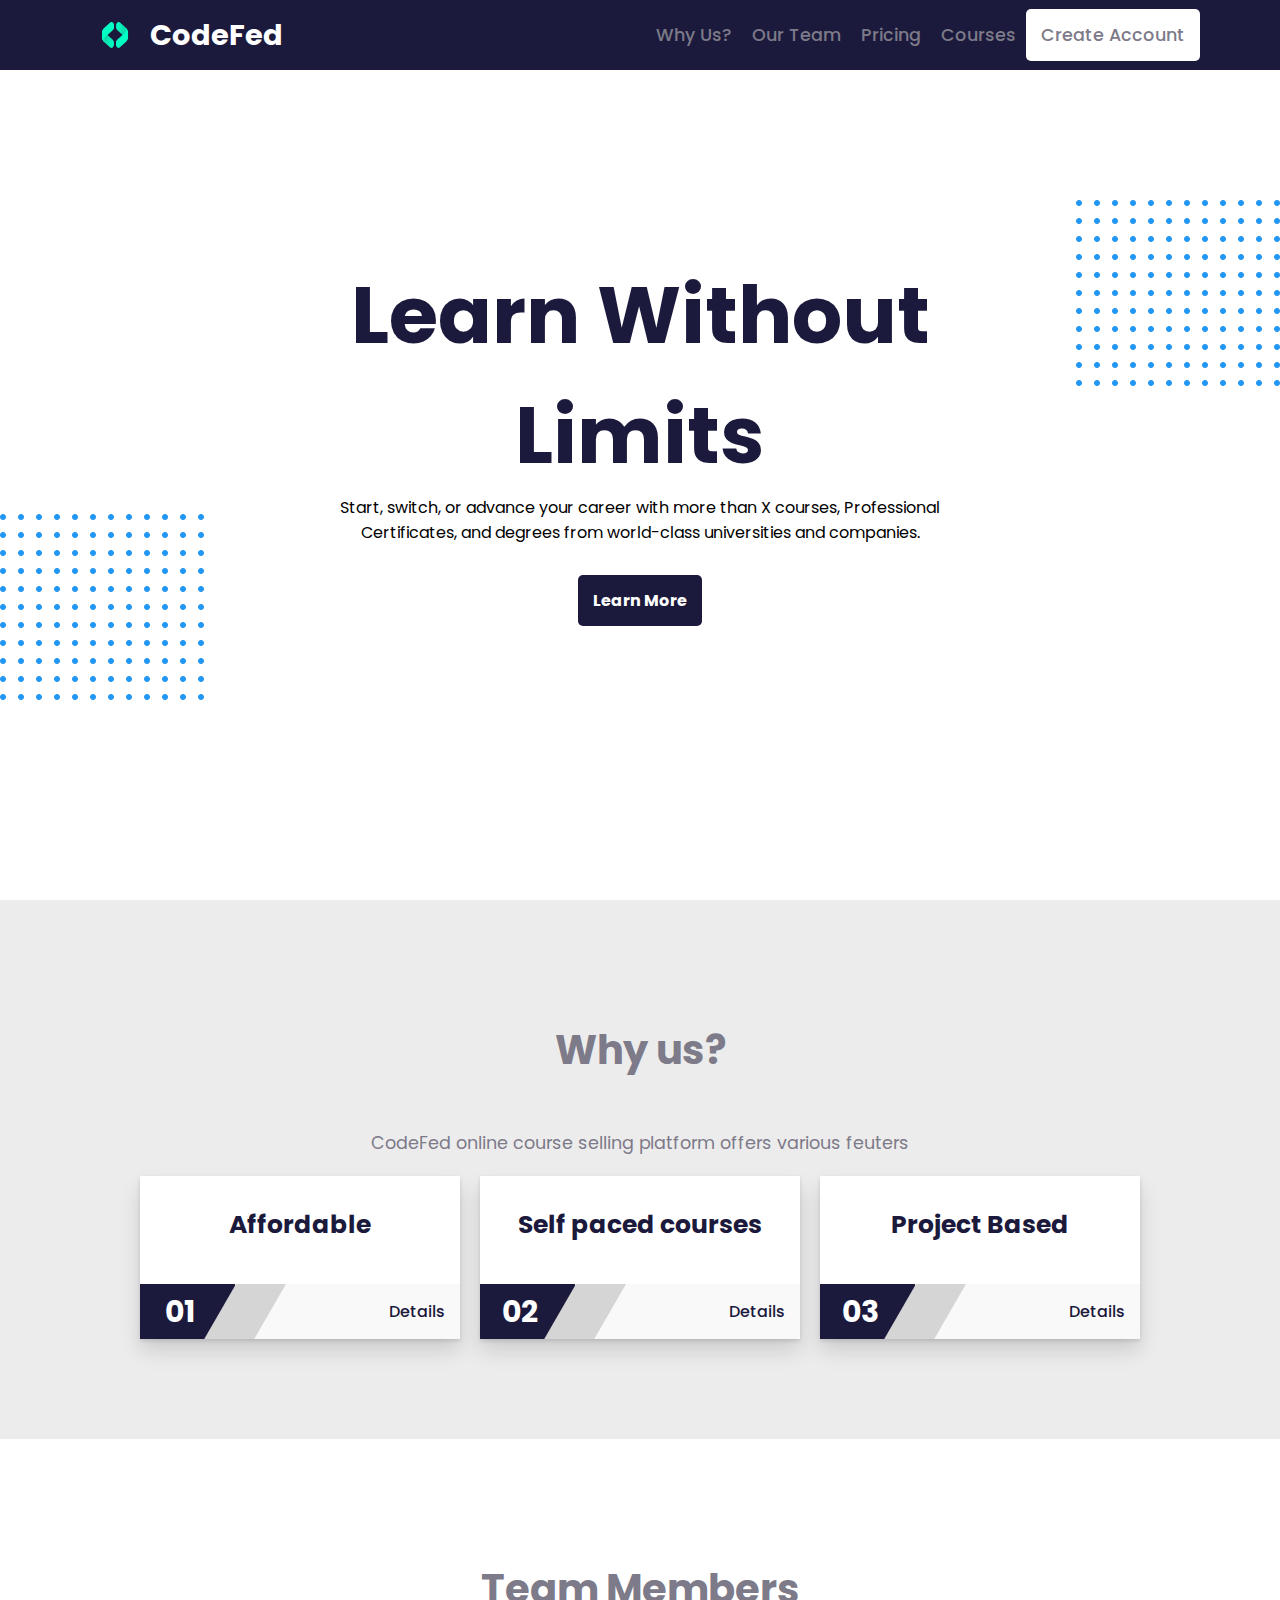
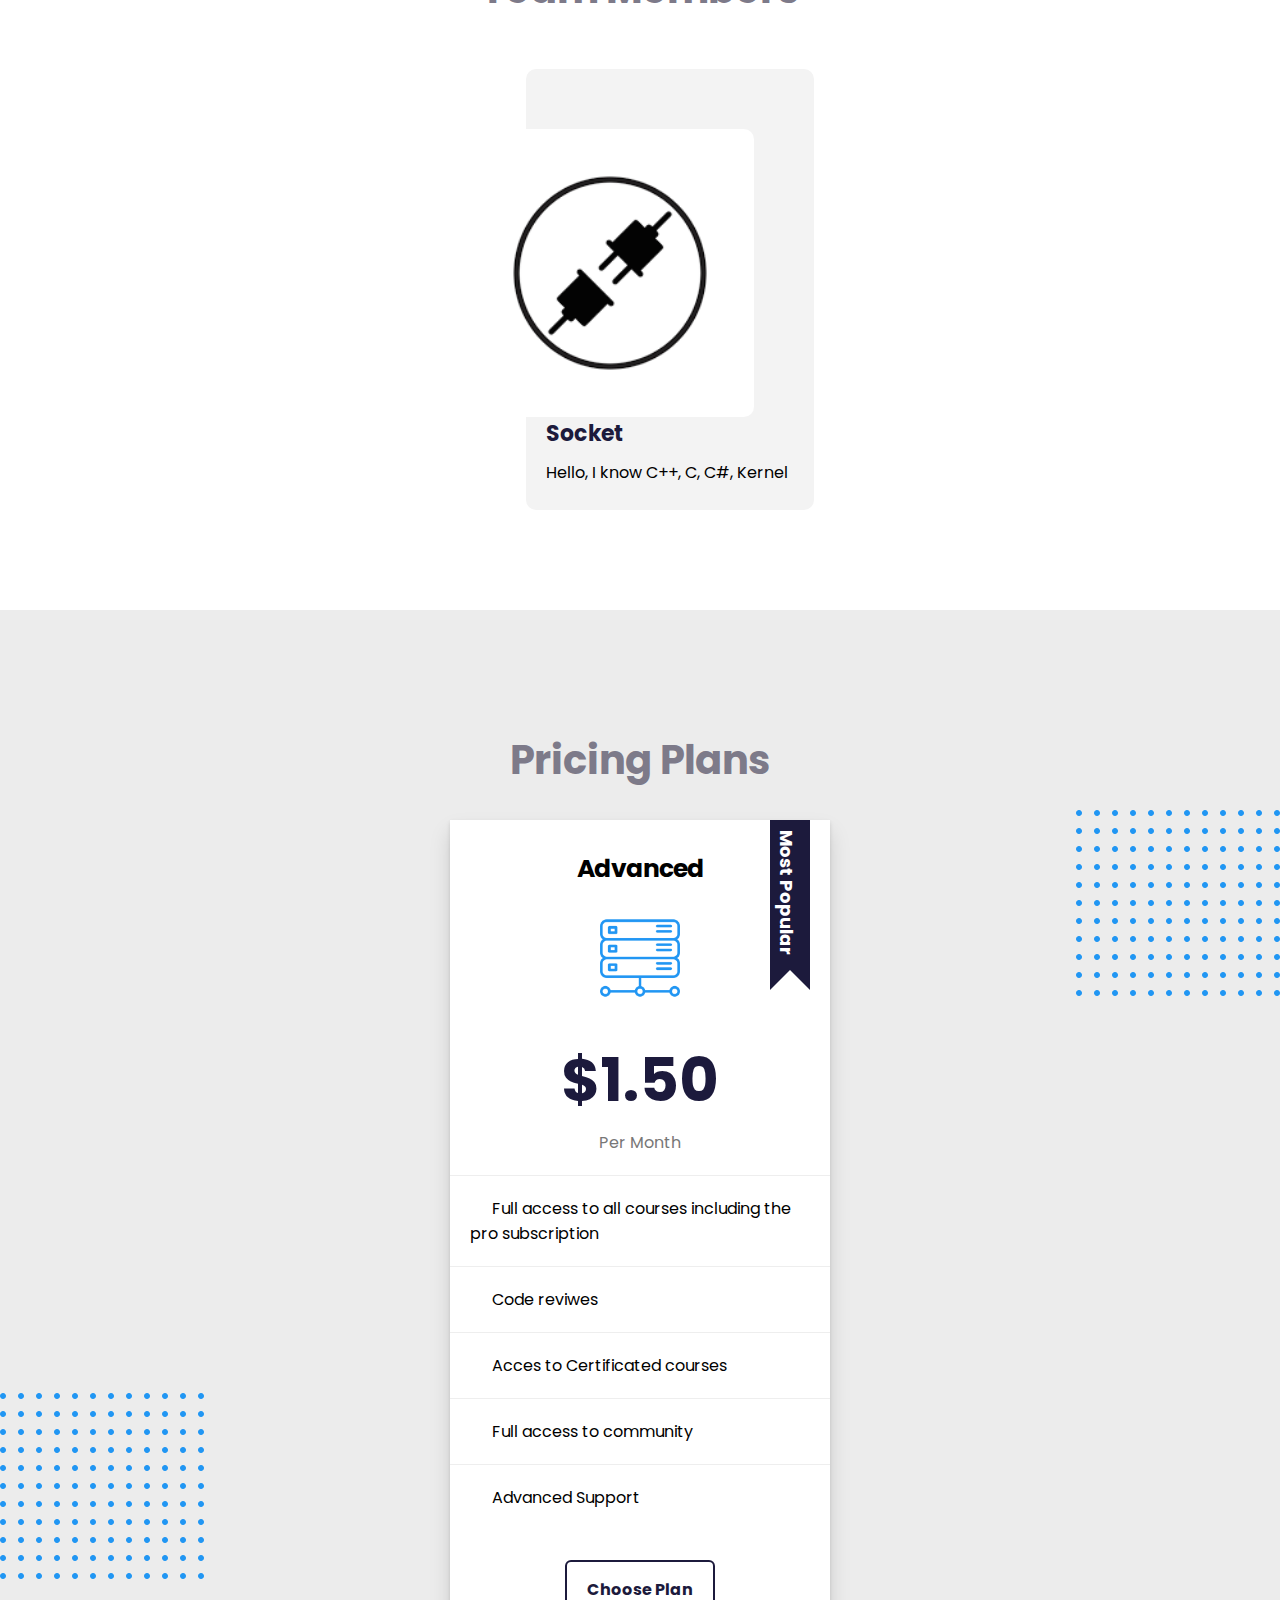
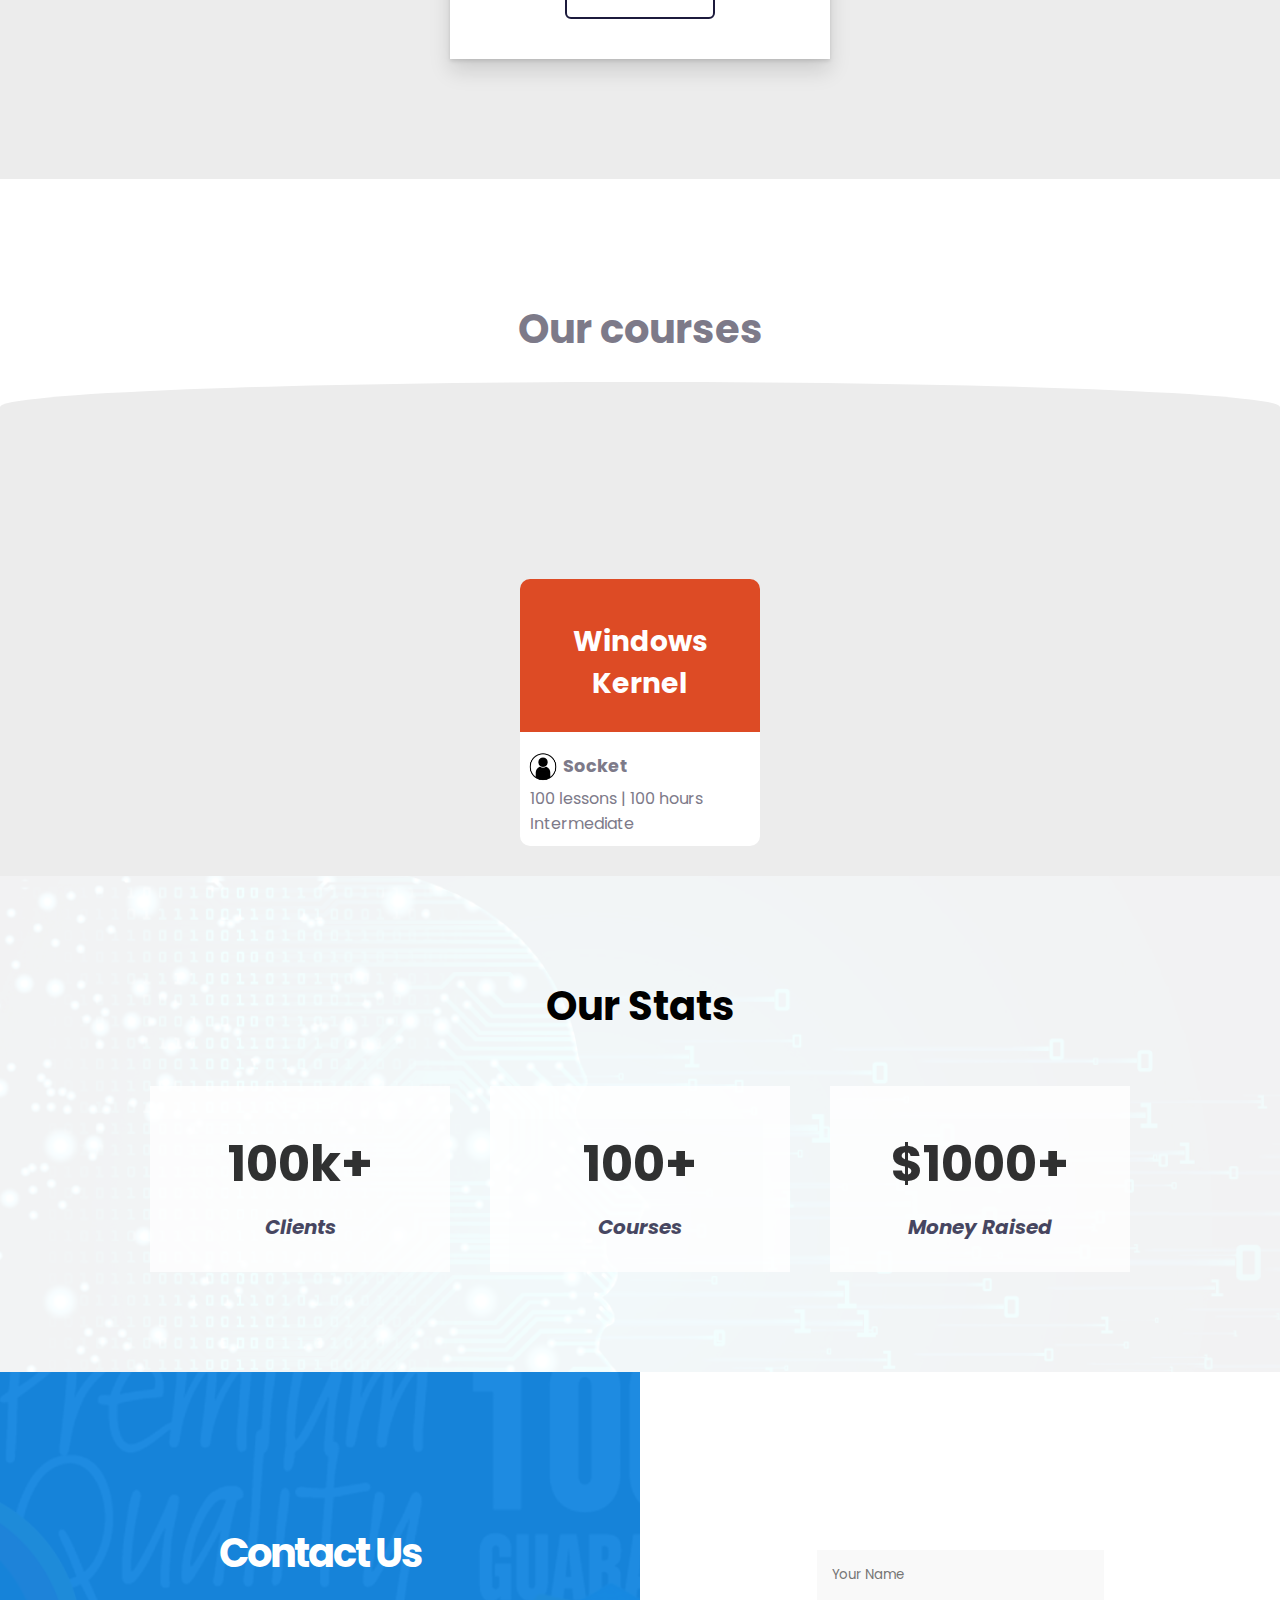
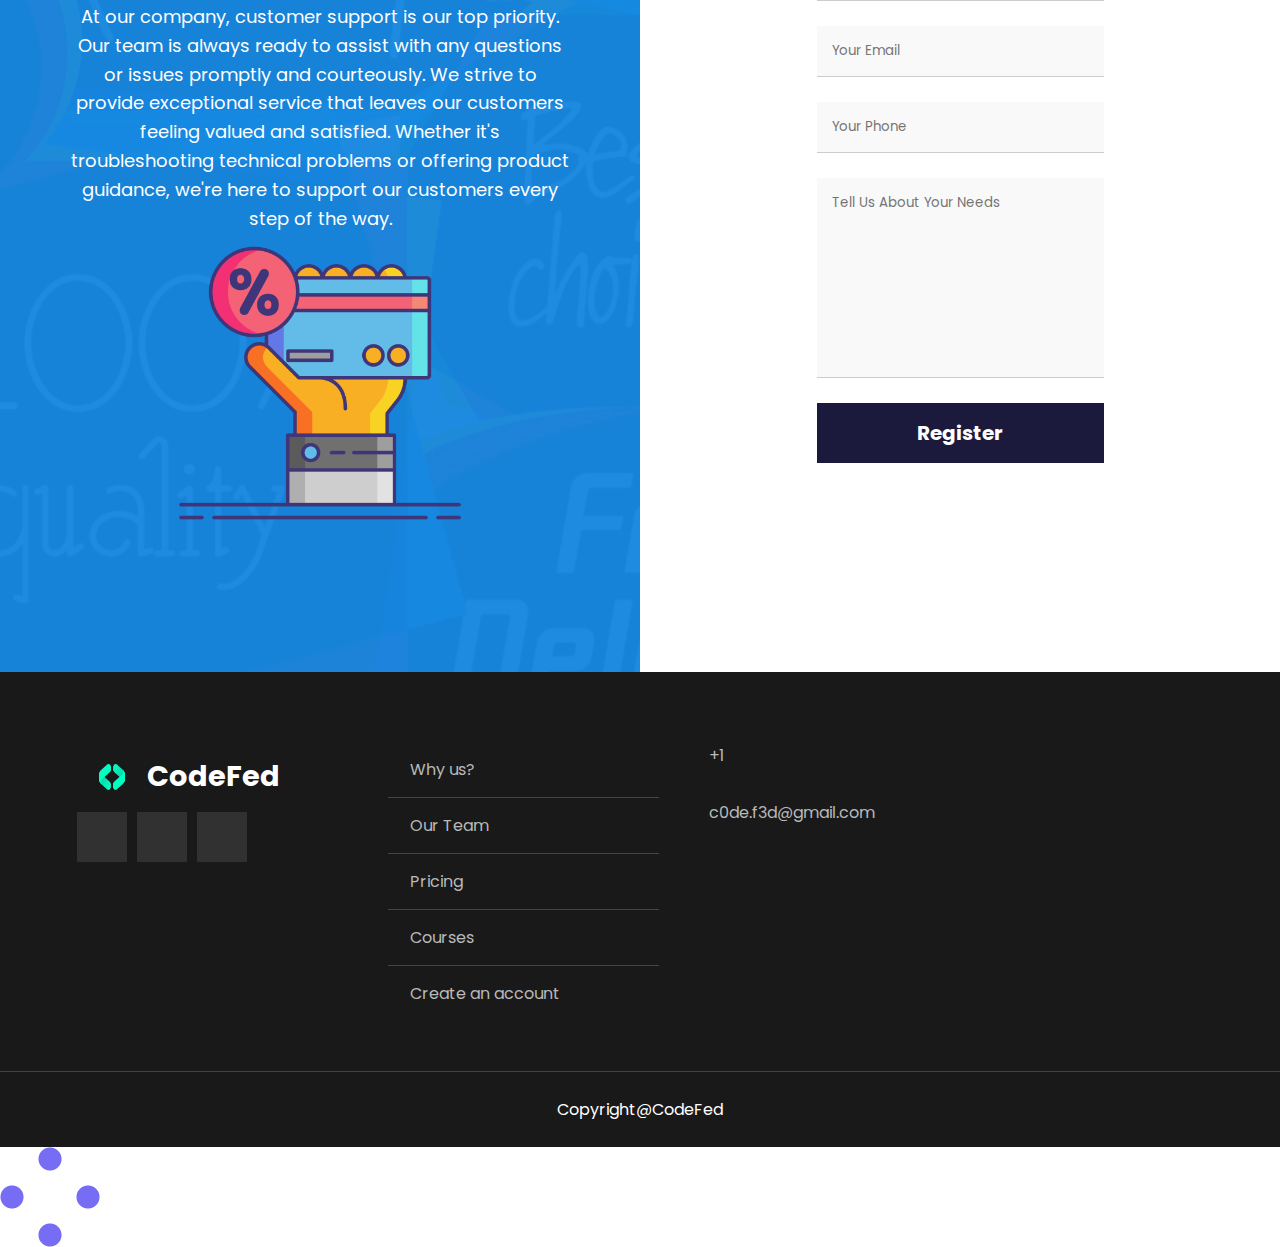
==== index.html @ bba4538a "main" ====
<!DOCTYPE html>
<html lang="en">
<head>
    <meta charset="UTF-8">
    <meta name="viewport" content="width=device-width, initial-scale=1.0">
    <link rel="stylesheet" href="https://cdnjs.cloudflare.com/ajax/libs/font-awesome/6.5.1/css/all.min.css" integrity="sha512-DTOQO9RWCH3ppGqcWaEA1BIZOC6xxalwEsw9c2QQeAIftl+Vegovlnee1c9QX4TctnWMn13TZye+giMm8e2LwA==" crossorigin="anonymous" referrerpolicy="no-referrer" />    
    <link rel="icon" href="imgs/STEM_logo_reversed.png">
    <link rel="stylesheet" href="style.css">
    <script src="https://code.jquery.com/jquery-3.7.1.min.js" integrity="sha256-/JqT3SQfawRcv/BIHPThkBvs0OEvtFFmqPF/lYI/Cxo=" crossorigin="anonymous"></script>
    <title>CodeFed</title>
</head>
<body>
    <header class="header">
        <div class="logo-container">
            <img src="imgs/STEM_logo_reversed.png" alt="STEMsera logo" class="logo-img">
            <div class="hero-logo">
                <a href="#" class="logo-text">CodeFed</a>
            </div>
        </div>
        <nav class="navigation">
            <a href="#why_us?">Why us?</a>
            <a href="#our_team">Our Team</a>
            <a href="#pricing">Pricing</a>
            <a href="#courses">Courses</a>
            <div class="sign">
                <a href="#discount" class="new-account">Create account</a>
            </div>
        </nav>
        <div class="nav-icon" id="btn">
          <i class="fa-solid fa-bars" style="color: white;"></i>
        </div>
        
    </header>
    <div class="small-navigation" id="navbar">
          <nav class="navigation">
            <a href="#why_us?" class="Link">Why us?</a>
            <a href="#our_team" class="Link">Our Team</a>
            <a href="#pricing"class="Link">Pricing</a>
            <a href="#courses" class="a">Courses</a>
            <div class="sign">
                <a href="#discount" class="new-account a">Create account</a>
            </div>
          </nav>
        </div>
    <div class="main" id="main">      
    <div class="dots dots-up"></div>
    <div class="dots dots-down"></div>
    <div class="main-content">
        <h1 class="head">Learn Without Limits</h1>
        <p class="content">Start, switch, or advance your career with more than X courses, Professional Certificates, and degrees from world-class universities and companies.</p>
        <a href="#" class="learn-more new-account">Learn More</a>
        </div>
    </div>

    <section class="services" id="why_us?">
        <h2 class="main-title">Why us?</h2>
        <p>CodeFed online course selling platform offers various feuters</p>
        <div class="container">
            <div class="box">
                <i class="fa-solid fa-money-bill-wave"></i>
                <h3>Affordable</h3>
                <div class="info">
                    <a href="#">Details</a>
                </div>
            </div>
            <div class="box">
                <i class="fa-solid fa-gauge-high"></i>
                <h3>Self paced courses</h3>
                <div class="info">
                    <a href="#">Details</a>
                </div>
            </div>
            <div class="box">
                <i class="fa-solid fa-terminal"></i>
                <h3>Project Based</h3>
                <div class="info">
                    <a href="#">Details</a>
                </div>
            </div>
        </div>
    </section>

    <section class="team" id="our_team">
        <h2 class="main-title">Team Members</h2>
        <div class="container">
          <div class="box">
            <div class="data">
              <img src="imgs/team-04.jpg" alt="" />
              <div class="social">
                <a href="#">
                  <i class="fab fa-facebook-f"></i>
                </a>
                <a href="#">
                  <i class="fab fa-twitter"></i>
                </a>
                <a href="#">
                  <i class="fab fa-linkedin-in"></i>
                </a>
                <a href="#">
                  <i class="fab fa-youtube"></i>
                </a>
              </div>
            </div>
            <div class="info">
              <h3>Socket</h3>
              <p>Hello, I know C++, C, C#, Kernel </p>
            </div>
          </div>
        </div>
      </section>


    <section class="pricing" id="pricing">
        <div class="dots dots-up"></div>
        <div class="dots dots-down"></div>
        <h2 class="main-title">Pricing Plans</h2>
        <div class="container">
          <div class="box">
            </div>
            
            <div class="box popular">
            <div class="label">Most Popular</div>
            <div class="title">Advanced</div>
            <img src="./imgs/hosting-advanced.png" alt="" />
            <div class="price">
                <span class="amount">$1.50</span>
                <span class="time">Per Month</span>
            </div>
            <ul>
                <li>Full access to all courses including the pro subscription</li>
                <li>Code reviwes</li>
                <li>Acces to Certificated courses</li>
                <li>Full access to community</li>
                <li>Advanced Support</li>
            </ul>
            <a href="#">Choose Plan</a>
            </div>
            
            </div>
        </div>
    </section>

    <section class="courses" id="courses">
      <h2 class="main-title">Our courses</h2>
      <span class="circle"></span>
      <div class="courses-container">
        <div class="filter-btn-container">
          <div class="filter-btn">
            <!-- <a class="btn active learn-more new-account filterbt" data-filter="all">All</a> -->
            <!-- <a class="btn learn-more new-account filterbt" data-filter="HTML">HTML</a>
            <a class="btn learn-more new-account filterbt" data-filter="CSS">CSS</a>
            <a class="btn learn-more new-account filterbt" data-filter="Js">JS</a>
            <a class="btn learn-more new-account filterbt" data-filter="pHp">PHP</a> -->
          </div>
          <div class="course-box">
            <a href="Course of HTML.html" class="box-course" data-item="HTML">
              <div class="cbox KERNEL">
                <div class="title">
                  <h3>Windows Kernel</h3>
                  <i class="fa-solid fa-code"></i>
                </div>
                <div class="foot">
                  <div class="course-info">
                    <img src="./imgs/download.png" alt="none" class="person">
                    <p>Socket</p>
                  </div>
                  <div class="content">
                    <p>100 lessons | 100 hours</p>
                  </div>
                  <div class="course-state">
                    <p>Intermediate</p>
                    <!-- <p>Free</p> -->
                  </div>
                </div>
              </div>
            </a>
        </div>
      </div>
    </section>

    <section class="stats" id="stats">
        <h2>Our Stats</h2>
        <div class="container">
            <div class="box">
                <i class="far fa-user fa-2x fa-fw"></i>
                <span class="number" dataset="150">100k+
                </span>
                <span class="text">Clients</span>
            </div>
            <div class="box">
                <i class="fa-solid fa-school fa-2x fa-fw"></i>
                <span class="number" data-goal="135">100+</span>
                <span class="text">Courses</span>
            </div>
            <div class="box">
                <i class="far fa-money-bill-alt fa-2x fa-fw"></i>
                <span class="number" data-goal="500">$1000+</span>
                <span class="text">Money Raised</span>
            </div>
          </div>
    </section>

    <div class="discount" id="discount">
        <div class="image">
            <div class="content">
            <h2>Contact Us</h2>
            <p>
              At our company, customer support is our top priority. Our team is always ready to assist with any questions or issues promptly and courteously. We strive to provide exceptional service that leaves our customers feeling valued and satisfied. Whether it's troubleshooting technical problems or offering product guidance, we're here to support our customers every step of the way.
            </p>
            <img src="imgs/discount.png" alt="" />
            </div>
        </div>
        <div class="form">
            <div class="content">
            <h2></h2>
            <form action="">
                <input class="input" type="text" placeholder="Your Name" name="name" />
                <input class="input" type="email" placeholder="Your Email" name="email" />
                <input class="input" type="text" placeholder="Your Phone" name="mobile" />
                <textarea class="input" placeholder="Tell Us About Your Needs" name="message"></textarea>
                <input type="submit" value="Register" />
            </form>
            </div>
        </div>
        </div>


        <footer class="footer">
          <div class="container">
            <div class="box">
              <div class="logo-container">
                <img src="imgs/STEM_logo_reversed.png" alt="STEMsera logo" class="logo-img">
                <div class="hero-logo">
                    <a href="#" class="logo-text">CodeFed</a>
                </div>
              </div>
              <ul class="social">
                <li>
                  <a href="#" class="facebook">
                    <i class="fab fa-facebook-f"></i>
                  </a>
                </li>
                <li>
                  <a href="#" class="twitter">
                    <i class="fab fa-twitter"></i>
                  </a>
                </li>
                <li>
                  <a href="#" class="youtube">
                    <i class="fab fa-youtube"></i>
                  </a>
                </li>
              </ul>
              <p class="text">
                
              </p>
            </div>
            <div class="box">
              <ul class="links">
                <li><a href="#why_us?">Why us?</a></li>
                <li><a href="#our_team">Our Team</a></li>
                <li><a href="#pricing">Pricing</a></li>
                <li><a href="#courses">Courses</a></li>
                <li><a href="#discount">Create an account</a></li>
              </ul>
            </div>
            <div class="box">
              <div class="line">
                <i class="fas fa-phone-volume fa-fw"></i>
                <div class="info">
                  <span>+1</span>
                </div>
              </div>
              <div class="line">
                <i class="fa-solid fa-envelope fa-fw"></i>
                <div class="info">c0de.f3d@gmail.com</div>
              </div>
            </div>
          </div>
          <p class="copyright">Copyright@CodeFed</p>
        </footer>





        <div class="load-wrapper">
          <div class="custom-loader"></div>
        </div>
    <script src="js/main.js"></script>
    
</body>
</html>
---- style.css ----
@import url('https://fonts.googleapis.com/css2?family=Poppins:ital,wght@0,100;0,200;0,300;0,400;0,500;0,600;0,700;0,800;0,900;1,100;1,200;1,300;1,400;1,500;1,600;1,700;1,800;1,900&display=swap');
@import url('https://fonts.googleapis.com/css2?family=Protest+Guerrilla&display=swap');
*{
    margin: 0;
    padding: 0;
    box-sizing: border-box;
    scroll-behavior: smooth;
    font-family: 'Poppins', sans-serif;
}
header{
    background: #1c1a3c;
    position: fixed;
    display: flex;
    flex-direction: row;
    justify-content: space-between;
    align-items: center;
    padding: 0 80px;
    z-index: 3000;
    width: 100%;
}

.custom-loader {
  width:100px;
  height:100px;
  --c:radial-gradient(farthest-side,#766DF4 92%,#0000);
  background: 
    var(--c) 50% 0,
    var(--c) 50% 100%,
    var(--c) 100% 50%,
    var(--c) 0    50%;
  background-size:24px 24px;
  background-repeat:no-repeat;
  animation:s7 1s infinite;
}
@keyframes s7 {to{transform: rotate(.5turn)}}

:root {
    --main-color: #1c1a3c;
    --main-color-alt: #1787e0;
    --main-transition: 0.3s;
    --main-padding-top: 100px;
    --main-padding-bottom: 100px;
    --section-background: #ececec;
}

.logo-container{
    display: flex;
    flex-direction: row;
    align-items: center;
}

.nav-icon{
  font-size: 1.6em;
  cursor: pointer;
  display: none;
}




.navigation{
    display: flex;
    align-items: center;
}

.logo-container img{
    width: 70px;
    height: 70px;
}

.sign{
    display: flex;
    flex-direction: row;
    align-items: center;
}

.logo-container .hero-logo a{
    color: white;
    font-size: 1.8em;
    text-decoration: none;
    font-weight: bold;
}

.navigation a{
    text-decoration: none;
    text-transform: capitalize;
    color: #7d7a89;
    font-size: 1.1em;
    padding: 0 10px;
    font-weight: 500;
    transition: 0.3s ease;
}

.navigation a:hover{
    color: #fff;
}

.new-account{
    background: #fff;
    color: #7d7a89;
    padding: 13px 15px !important;
    border-radius: 5px;
    text-decoration: none;
    font-weight: bold;
    transition: 0.3s ease;
}

.new-account:hover{
    background: #1c1a3c;
    color: #fff;
}

.dots {
    background-image: url(./imgs/dots.png);
    height: 186px;
    width: 204px;
    background-repeat: no-repeat;
    position: absolute;
}
.dots-up {
    top: 200px;
    right: 0;
}
.dots-down {
    bottom: 200px;
    left: 0;
}

.main{
    display: flex;
    flex-direction: column;
    justify-content: center;
    align-items: center;
    padding: 0 80px;
    height: 100vh;

}

.main-content{
    display: flex;
    flex-direction: column;
    justify-content: center;
    text-align: center;
    align-items: center;
    width: 40em;
}

.main-content h1{
    font-size: 5em;
    font-weight: Bold;
    color: #1c1a3c;
}

.learn-more{
    background: #1c1a3c;
    color: #fff;
    padding: 15px 30px;
    border-radius: 5px;
    text-decoration: none;
    font-weight: bold;
    transition: 0.3s ease;
    margin-top: 30px;
    margin-bottom: 20px;
    cursor: pointer;
}

.learn-more:hover{
    background: #2196f3;
    color: #1c1a3c;
    transform: translateY(-10px);
    box-shadow: 0px 7px 13px 1px rgba(0,0,0,0.75);
}

.active-filter{
  background: #2196f3;
  color: #1c1a3c;
  transform: translateY(-10px);
  box-shadow: 0px 7px 13px 1px rgba(0,0,0,0.75);
}
.active-box{
  
}

.hide{
  display: none;
}

.main-title{
    font-size: 2.5em;
    color: #7d7a89;
    margin: 20px 0 50px 0;
    display: flex;
    justify-content: center;
}

.services {
    padding-top: var(--main-padding-top);
    padding-bottom: var(--main-padding-bottom);
    padding-right: 50px;
    padding-left: 50px;
    position: relative;
    background-color: var(--section-background);
  }
  .services .container {
    display: flex;
    flex-wrap: wrap;
    justify-content: center;
    gap: 20px;
  }
  .services .box {
    background-color: white;
    box-shadow: 0 12px 20px 0 rgb(0 0 0 / 13%), 0 2px 4px 0 rgb(0 0 0 / 12%);
    counter-increment: services;
    transition: var(--main-transition);
    position: relative;
    height: fit-content;
    width: 20em;
  }
  .services .box::before {
    content: "";
    left: 50%;
    transform: translateX(-50%);
    height: 3px;
    top: -3px;
    background-color: var(--main-color);
    position: absolute;
    width: 0;
    transition: var(--main-transition);
  }
  .services .box:hover {
    transform: translateY(-10px);
    box-shadow: 0px 7px 13px 1px rgba(0,0,0,0.5);
  }
  .services .box:hover::before {
    width: 100%;
  }

    a{
      text-decoration: none;
    }

  .services .box i {
    margin: 30px auto 20px;
    display: block;
    text-align: center;
    color: #d5d5d5;
    font-size: 4em;
  }
  .services .box > h3 {
    text-align: center;
    margin: 20px 0 40px;
    font-size: 25px;
    color: var(--main-color);
  }
  .services .box .info {
    padding: 15px;
    position: relative;
    background-color: #f9f9f9;
    text-align: right;
  }
  .services .box .info::before {
    content: "0" counter(services);
    position: absolute;
    background-color: var(--main-color);
    color: white;
    left: 0;
    top: 0;
    height: 100%;
    width: 80px;
    font-size: 30px;
    font-weight: bold;
    display: flex;
    justify-content: center;
    align-items: center;
    padding-right: 15px;
  }
  .services .box .info::after {
    content: "";
    position: absolute;
    background-color: #d5d5d5;
    top: 0;
    left: 80px;
    width: 50px;
    height: calc(100% + 0.4px);
    transform: skewX(-30deg);
  }
  .services .box .info a {
    color: var(--main-color);
    text-decoration: none;
    font-weight: 500;
  }
  section{
    padding: 10px 40px;
  }

  .services p{
    display: flex;
    justify-content: center;
    margin-bottom: 20px;
    color: #7d7a89;
    font-size: 1.1em;
    text-align: center;
  }

  .team {
    padding-top: var(--main-padding-top);
    padding-bottom: var(--main-padding-bottom);
    position: relative;
  }
  .team .container {
    display: flex;
    justify-content: center;
    gap: 40px;
    flex-wrap: wrap;
  }
  .team .box {
    position: relative;
  }
  .team .box::before,
  .team .box::after {
    content: "";
    background-color: #f3f3f3;
    position: absolute;
    right: 0;
    top: 0;
    height: 100%;
    border-radius: 10px;
    transition: var(--main-transition);
  }
  .team .box::before {
    width: calc(100% - 60px);
    z-index: -2;
  }
  .team .box::after {
    z-index: -1;
    background-color: #e4e4e4;
    width: 0;
  }
  .team .box:hover::after {
    width: calc(100% - 60px);
  }
  .team .box .data {
    display: flex;
    align-items: center;
    padding-top: 60px;
  }
  .team .box .data img {
    width: calc(100% - 60px);
    transition: var(--main-transition);
    border-radius: 10px;
    width: 18em;
  }
  .team .box:hover img {
    filter: grayscale(100%);
  }
  .team .box .data .social {
    width: 60px;
    display: flex;
    flex-direction: column;
    align-items: center;
    gap: 20px;
  }
  .team .box .data .social a {
    width: 60px;
    height: 30px;
    display: flex;
    justify-content: center;
    align-items: center;
  }
  .team .box .data .social a:hover i {
    color: var(--main-color);
  }
  .team .box .data .social i {
    color: #777;
    transition: var(--main-transition);
  }
  .team .box .info {
    padding-left: 80px;
  }
  .team .box .info h3 {
    margin-bottom: 0;
    color: var(--main-color);
    font-size: 1.375em;
    transition: var(--main-transition);
  }
  .team .box .info p {
    margin-top: 10px;
    margin-bottom: 25px;
  }
  .team .box:hover .info h3 {
    color: #777;
  }

  .pricing {
    padding-top: var(--main-padding-top);
    padding-bottom: var(--main-padding-bottom);
    position: relative;
    background-color: var(--section-background);
  }
  .pricing .container {
    display: grid;
    grid-template-columns: repeat(auto-fill, minmax(300px, 1fr));
    gap: 30px;
  }
  .pricing .box {
    position: relative;
    box-shadow: 0 12px 20px 0 rgb(0 0 0 / 13%), 0 2px 4px 0 rgb(0 0 0 / 12%);
    transition: var(--main-transition);
    background: white;
    text-align: center;
    z-index: 1;
    height: fit-content;
  }
  .pricing .box::before,
  .pricing .box::after {
    content: "";
    width: 0;
    height: 50%;
    background-color: #f6f6f6;
    position: absolute;
    z-index: -1;
    transition: var(--main-transition);
  }
  .pricing .box::before {
    left: 0;
    top: 0;
  }
  .pricing .box::after {
    right: 0;
    bottom: 0;
  }
  .pricing .box:hover::before,
  .pricing .box:hover::after {
    width: 100%;
  }
  @media (min-width: 1200px) {
    .pricing .box.popular {
      top: -20px;
    }
  }
  .pricing .box.popular .label {
    position: absolute;
    writing-mode: vertical-rl;
    background-color: var(--main-color);
    color: white;
    font-weight: bold;
    padding: 10px 10px 35px 10px;
    font-size: 18px;
    right: 20px;
    width: 40px;
  }
  .pricing .box.popular .label::before {
    content: "";
    position: absolute;
    bottom: 0;
    right: 0;
    border-style: solid;
    border-color: transparent transparent white;
    border-width: 20px;
  }
  .pricing .box .title {
    font-weight: bold;
    margin: 30px 0;
    font-size: 25px;
    letter-spacing: -1px;
  }
  .pricing .box img {
    width: 80px;
    margin-bottom: 30px;
  }
  .pricing .box .price {
    margin-bottom: 20px;
  }
  .pricing .box .amount {
    display: block;
    font-size: 3.75em;
    font-weight: bold;
    margin-bottom: 5px;
    color: var(--main-color);
  }
  .pricing .box .time {
    color: #777;
  }
  .pricing .box ul {
    text-align: left;
  }
  .pricing .box ul li {
    padding: 20px;
    border-top: 1px solid #eee;
    list-style: none;
  }
  .pricing .box ul li::before {
    font-family: "Font Awesome 5 Free";
    content: "\f00c";
    margin-right: 10px;
    font-weight: 900;
    color: var(--main-color);
  }
  .pricing .box a {
    display: block;
    width: fit-content;
    border: 2px solid var(--main-color);
    color: var(--main-color);
    margin: 30px auto 40px;
    padding: 15px 20px;
    border-radius: 6px;
    font-weight: bold;
    transition: var(--main-transition);
  }
  .pricing .box a:hover {
    background-color: var(--main-color-alt);
    border-color: var(--main-color-alt);
    color: white;
  }

  .stats {
    padding-top: var(--main-padding-top);
    padding-bottom: var(--main-padding-bottom);
    position: relative;
    background-image: url("./imgs/stats.jpg");
    background-size: cover;
    min-height: 300px;
  }
  .stats::before {
    content: "";
    position: absolute;
    left: 0;
    top: 0;
    width: 100%;
    height: 100%;
    background-color: rgb(255 255 255 / 95%);
  }
  .stats h2 {
    font-weight: bold;
    font-size: 2.5em;
    width: fit-content;
    margin: 0 auto 50px;
    position: relative;
  }
  .stats .container {
    display: flex;
    justify-content: center;
    gap: 40px;
    flex-wrap: wrap;
  }
  .stats .box {
    background-color: white;
    padding: 30px 15px;
    text-align: center;
    position: relative;
    opacity: 0.8;
    transition: var(--main-transition);
    width: 300px;
  }
  .stats .box::before,
  .stats .box::after {
    content: "";
    position: absolute;
    width: 2px;
    background-color: var(--main-color);
    transition: 1s;
    height: 0;
  }
  .stats .box::before {
    top: 0;
    right: 0;
  }
  .stats .box::after {
    left: 0;
    bottom: 0;
  }
  .stats .box:hover {
    opacity: 1;
  }
  .stats .box:hover::before,
  .stats .box:hover::after {
    height: 100%;
  }
  .stats .box .number {
    display: block;
    font-size: 50px;
    font-weight: bold;
    margin-top: 10px;
    margin-bottom: 10px;
  }
  .stats .box .text {
    color: var(--main-color);
    font-style: italic;
    font-size: 1.25em;
    font-weight: bold;
  }


  .discount {
    min-height: 100vh;
    display: flex;
    flex-wrap: wrap;
  }
  .discount .image {
    background-image: url(./imgs/discount-background1.jpg);
    background-size: cover;
    color: white;
    flex-basis: 50%;
    display: flex;
    align-items: center;
    justify-content: center;
    position: relative;
    z-index: 1;
    animation: change-background 10s linear infinite;
  }
  .discount .image::before {
    content: "";
    position: absolute;
    left: 0;
    top: 0;
    width: 100%;
    height: 100%;
    background-color: rgb(23 135 224 / 97%);
    z-index: -1;
  }
  @media (max-width: 991px) {
    .discount .image {
      flex-basis: 100%;
    }
  }
  .discount .form {
    display: flex;
    align-items: center;
    justify-content: center;
    flex-basis: 50%;
    padding-bottom: 50px;
  }
  @media (max-width: 991px) {
    .discount .form {
      flex-basis: 100%;
    }
  }
  .discount .form .input {
    display: block;
    width: 100%;
    margin-bottom: 25px;
    padding: 15px;
    border: none;
    border-bottom: 1px solid #ccc;
    background-color: #f9f9f9;
    caret-color: var(--main-color);
  }
  .discount .form textarea.input {
    resize: none;
    height: 200px;
  }
  .discount .form .input:focus {
    outline: none;
  }
  .discount .form [type="submit"] {
    display: block;
    width: 100%;
    padding: 15px;
    background-color: var(--main-color);
    color: white;
    font-weight: bold;
    font-size: 20px;
    border: none;
    cursor: pointer;
    transition: var(--main-transition);
  }
  .discount .form [type="submit"]:hover {
    background-color: var(--main-color-alt);
  }
  .discount .content {
    text-align: center;
    padding: 0 20px; 
  }
  .discount .content h2 {
    font-size: 2.5em;
    letter-spacing: -2px;
    margin: 20px 0;
  }
  .discount .content p {
    line-height: 1.6;
    font-size: 1.125em;
    max-width: 500px;
    color: #fff;
  }
  .discount .content img {
    width: 18.75em;
    max-width: 100%;
  }

.courses{
  padding: 100px 0px 0 0;
}



.courses .courses-container{
  padding: 30px 6em;
  background-color: #ececec;
}



.circle{
  content: " ";
  display: block;
  position: absolute;
  left: 0%;
  width: 100%;
  height: 50px;
  background: inherit;
  border-top-left-radius: 100%;
  border-top-right-radius: 100%;
  background-color: #1787e0;
  background-color: #ececec;
  margin-top: -27px;
  z-index: -1;
}   

.course-box{
  display: flex;
  flex-wrap: wrap;
  margin-top: 40px;
  gap: 8px;
  justify-content: center;
}

.cbox{
  transition: 0.5s ease;
}




.course-box .cbox{
  overflow: hidden;
  border-radius: 10px;
  width: 15em;
  transition: 0.5s ease;
}

.cbox .title{
  font-size: 1.5em;
  font-weight: bold;
  color: #fff;
  display: flex;
  justify-content: center;
  text-align: center;
  background-color: #dd4b25;
  flex-direction: column;
  height: 7em;
  padding: 10px;
}

.cbox .title i{
  font-size: 3em;
}

.foot{
  background-color: #fff;
  display: flex;
  justify-content: flex-start;
  flex-direction: column;
  position: relative;
  z-index: 49;
  padding: 0 10px 10px 10px;

}

.filter-btn{
  height: 100px;
    display: flex;
    gap: 10px;
    justify-content: center;
    align-items: center;
}

.course-info{
  display: flex;
  align-items: center;

}
.course-info p{
  font-weight: bold;
  font-size: 1.1em;
  color: #7d7a89;
}

.content p, .course-state p{
  color: #7d7a89;
}

.course-info .person {
  width: 40px;
  margin-left: -7px;
}

.course-state{
  display: flex;
  justify-content: space-between;
}

.foot::before{
content: " ";
    left: -10px;
    top: 0px;
    position: relative;
    display: block;
    width: 241px;
    height: 15px;
    background: inherit;
    border-top-left-radius: 0%;
    border-top-right-radius: 0%;
    background-color: #fff;
    margin-top: -15px;
    transition: 0.5s ease;
    z-index: 50;
}

.CSS .title{
  background-color: #2196f3;
}

.JavaScript .title{
  background-color: #d8ca64;
}

.cbox:hover .foot::before{
  background-color: #fff;
  height: 15px;
  border-top-left-radius: 100%;
  border-top-right-radius: 100%;
}

.course-title{
  color: #1c1a3c;
  font-size: 5.5em;
}

.course-inf{
  padding-top: 9em;
  padding-left: 5.5em;
}

.course-inf .course-info{
  margin-top: 70px;
  font-size: 1.5em;
  border-left: black solid 10px;
}

.course-inf .course-info img{
  width: 111px;
}

.level{
  display: flex;
  justify-content: space-between;
  align-items: center;
  width: 10em;
}

.brief{
  width: 615px;
  margin-top: 70px;
  color: #7d7a89;
  margin-bottom: 30px;
}

.Enroll{
  background: #7d7a89;
  width: 250px;
  display: flex;
  flex-direction: column;
  align-items: center;
  text-align: center;
  position: absolute;
  right: 150px;
  top: 304px;
  border-radius: 8px;
  padding: 20px;
}

.Enroll a{
  margin-top: 10px;
}

.course-content{
  background: #ececec;
  padding: 60px 88px;
}

.ht-container{
  display: flex;
  justify-content: flex-start;
  flex-wrap: wrap;
  gap: 20px;
}



#lesson{
  padding-bottom: 50px;
}

#lesson .main-title{
  justify-content: flex-start;
  margin-bottom: -30px;
}

.rectangle{
  display: flex;
  align-items: center;
  justify-content: flex-start;
  border: #1c1a3c solid 1px;
  padding: 15px 15px;
  border-top-left-radius: 10px;
  border-top-right-radius: 10px;
  width: 100%;
  cursor: pointer;
}

.rectangle i{
  font-size: 2em;
  margin-right: 1.5em;
  transition: var(--main-transition);
}

.rectangle p{
  font-size: 1em;
  color: #7d7a89;
}

.rectangle h4{
  font-size: 1.5em;
}

.lecture-content{
  background: #fff;
  position: relative;
  height: 0;
  overflow: hidden;
  transition: 0.5s ease;
  overflow-y: auto;
  border-bottom-left-radius: 10px;
  border-bottom-right-radius: 10px;
}

.ht-container .lecture.active3 .lecture-content{
  height: 140px;
  padding: 10px;
}

.ht-container .lecture.active3 .rectangle i{
  transform: rotate(90deg);
}

.footer {
  background-color: #191919;
  padding: 70px 0 0;
}
@media (max-width: 767px) {
  .footer {
    text-align: center;
  }
}
.footer .container {
  display: grid;
  grid-template-columns: repeat(auto-fill, minmax(250px, 1fr));
  gap: 40px;
}
.footer .box h3 {
  color: white;
  font-size: 50px;
  margin: 0 0 20px;
}
.footer .box .social {
  display: flex;
}
@media (max-width: 767px) {
  .footer .box .social {
    justify-content: center;
  }
}
.footer .box .social li {
  margin-right: 10px;
}
.footer .box .social li a {
  background-color: #313131;
  color: #b9b9b9;
  display: inline-flex;
  justify-content: center;
  align-items: center;
  width: 50px;
  height: 50px;
  font-size: 20px;
  transition: var(--main-transition);
}
.footer .box .social .facebook:hover {
  background-color: #1877f2;
}
.footer .box .social .twitter:hover {
  background-color: #1da1f2;
}
.footer .box .social .youtube:hover {
  background-color: #ff0000;
}
.footer .box .text {
  line-height: 2;
  color: #b9b9b9;
}
.footer .box .links li {
  padding: 15px 0;
  list-style: none;
  transition: var(--main-transition);
}
.footer .box .links li:not(:last-child) {
  border-bottom: 1px solid #444;
}
.footer .box .links li:hover {
  padding-left: 10px;
}
.footer .box .links li:hover a {
  color: white;
}
.footer .box .links li a {
  color: #b9b9b9;
  transition: var(--main-transition);
}
.footer .box .links li a::before {
  font-family: "Font Awesome 5 Free";
  content: "\F101";
  font-weight: 900;
  margin-right: 10px;
  color: var(--main-color-alt);
}
.footer .box .line {
  display: flex;
  align-items: center;
  color: #b9b9b9;
  margin-bottom: 30px;
}
@media (max-width: 767px) {
  .footer .box .line {
    flex-direction: column;
  }

  
}
.footer .box .line i {
  font-size: 25px;
  color: var(--main-color-alt);
  margin-right: 10px;
}
@media (max-width: 767px) {
  .footer .box .line i {
    margin-right: 0;
    margin-bottom: 15px;
  }
}
.footer .box .line .info {
  line-height: 1.7;
  flex: 1;
}
.footer .box .line .info span {
  display: block;
}
.footer .footer-gallery img {
  width: 78px;
  border: 3px solid white;
  margin: 2px;
}
.footer .copyright {
  padding: 25px 0;
  text-align: center;
  color: white;
  margin: 50px 0 0;
  border-top: 1px solid #444;
}

.small-navigation{
  position: absolute;
  width: 100%;
  padding: 10px;
  display: flex;
  position: fixed;
  background: var(--main-color);
  margin-top: 70px;
  overflow: hidden;
  display: none;
  z-index: 2000;
}



.small-navigation nav{
  display: flex;
  flex-direction: column;
  align-items: flex-start;
}


.small-navigation nav a{
  margin: 10px 0;
}

li{
  list-style: none !important;
}

.footer .container{
  margin-left: 77px;
}

@media (max-width: 1000px) {
  .Enroll{
    right: 35px;
  }

  header{
    padding: 0 20px 0 0;
  }

  .dots-up{
    top: 148px;
    z-index: -1;
  }

  .dots-down{
    bottom: 102px;
    z-index: -1;
  }
  .course-content {
    padding: 31px 20px;
}
}

@media (max-width: 750px){
  .main-content{
    width: 26em;
    margin-top: 50px;
  }

  .Enroll{
    display: none;
  }

  body{
    font-size: 14px;
  }

  .navigation{
    display: none;
  }

  .nav-icon{
    display: block;
  }

  .foot::before {
    content: " ";
    left: -10px;
    top: 1px;
    position: relative;
    display: block;
    width: 151px;
    height: 15px;
    background: inherit;
    border-top-left-radius: 0%;
    border-top-right-radius: 0%;
    background-color: #fff;
    margin-top: -15px;
    transition: 0.5s ease;
    z-index: 50;
}

}


@media (max-width: 450px) {
  .Enroll{
    display: none;
  }

  body{
    font-size: 12px;
  }

  .navigation{
    display: none;
  }

  section{
    padding: 10px 20px;
  }

  .services{
    padding-left: 0;
    padding-right: 0;
  }

  .dots-down, .dots-up{
    width: 3em;
  }

  .services .box{
    width: 26em;
  }

  .main-content{
    width: 26em;
  }

  .nav-icon{
    display: block;
  }

  .footer .container{
    margin-left: 0;
  }

  .logo-container{
    justify-content: center;
  }

  .course-inf{
    padding-left: 4.5em;
  }

  .brief{
    width: auto;
  }

  .course-content{
    padding: 30px 44px;
  }
  .courses .courses-container{
    padding: 30px 0;
  }
}

@media (max-width: 300px){
  body{
    font-size: 10px;
  }

  .pricing .box{
    width: 93%;
  }

  .pricing{
    padding: 10px 0;
  }

  .course-inf{
    padding-left: 2.5em;
  }

  .course-content {
    padding: 10px 20px;
}

  .dots-down, .dots-up{
    width: 3em;
  }

  .level{
    width: 7em;
  }

}
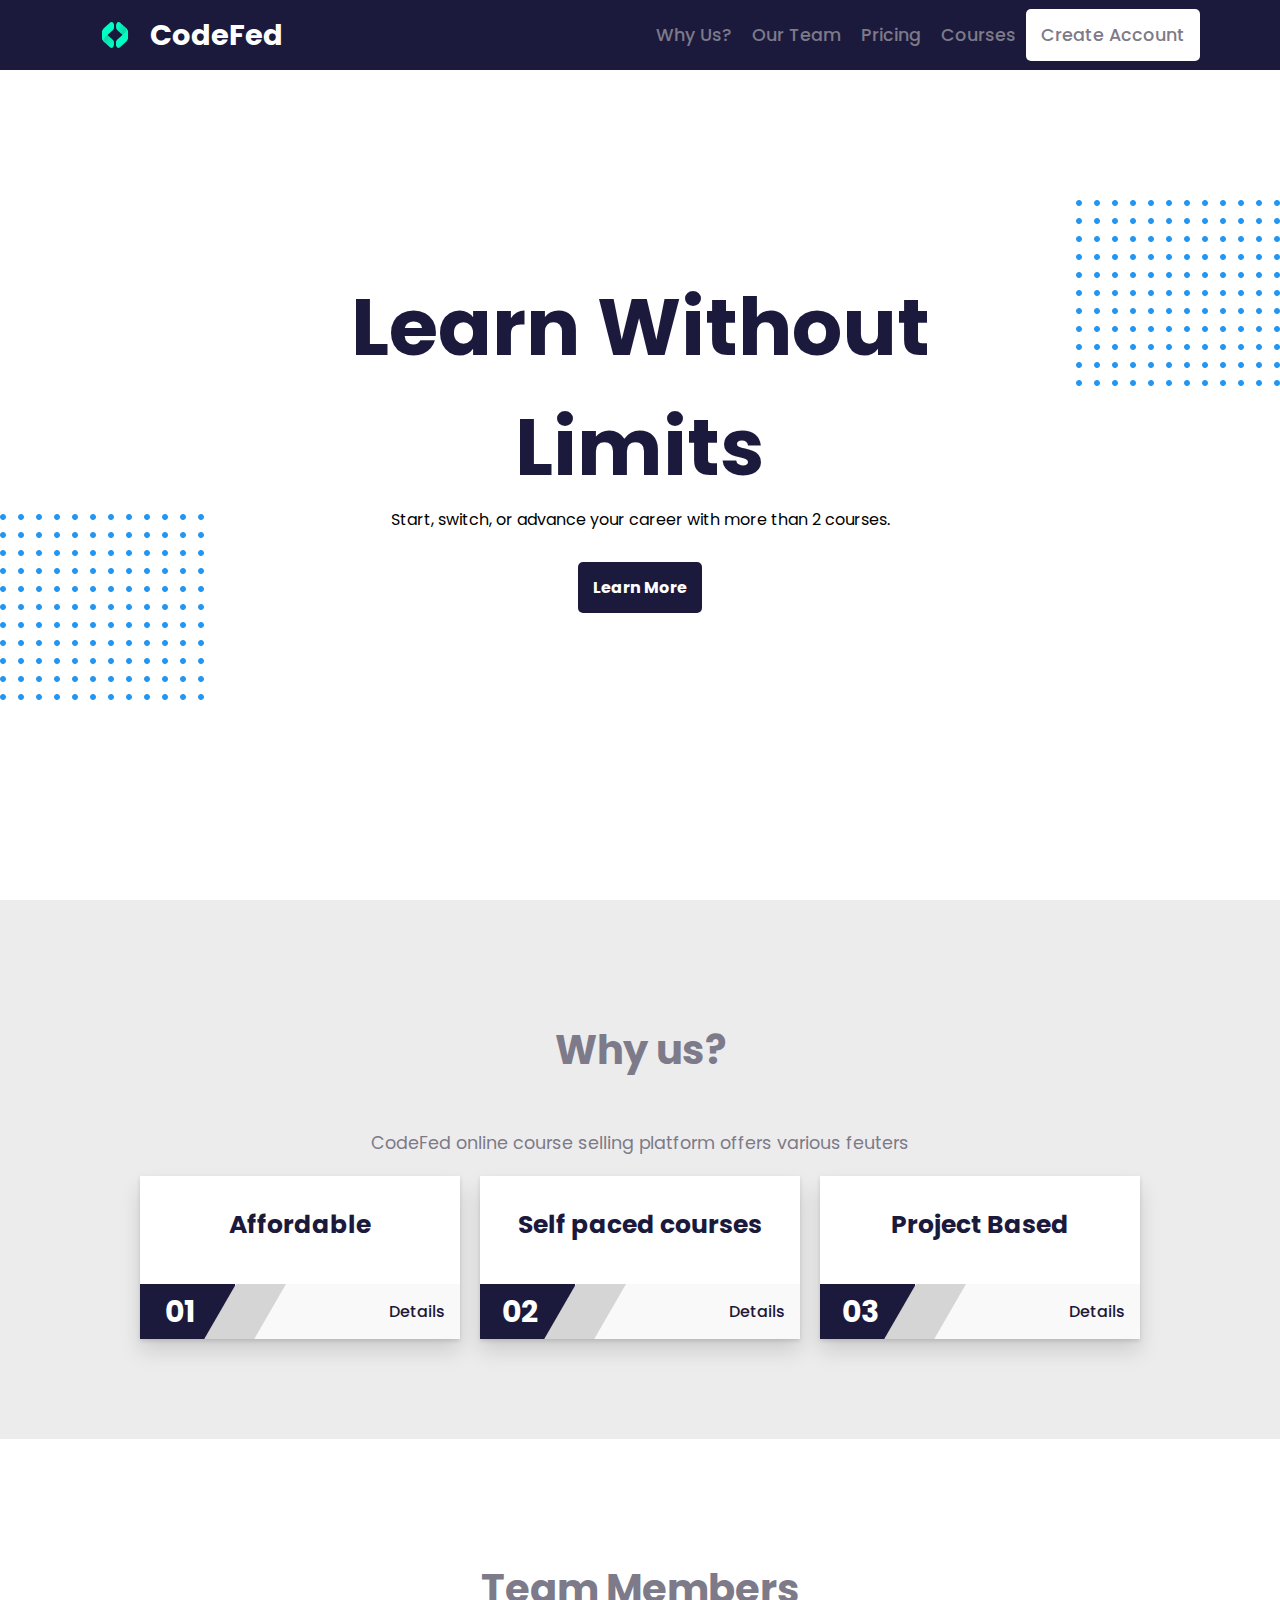
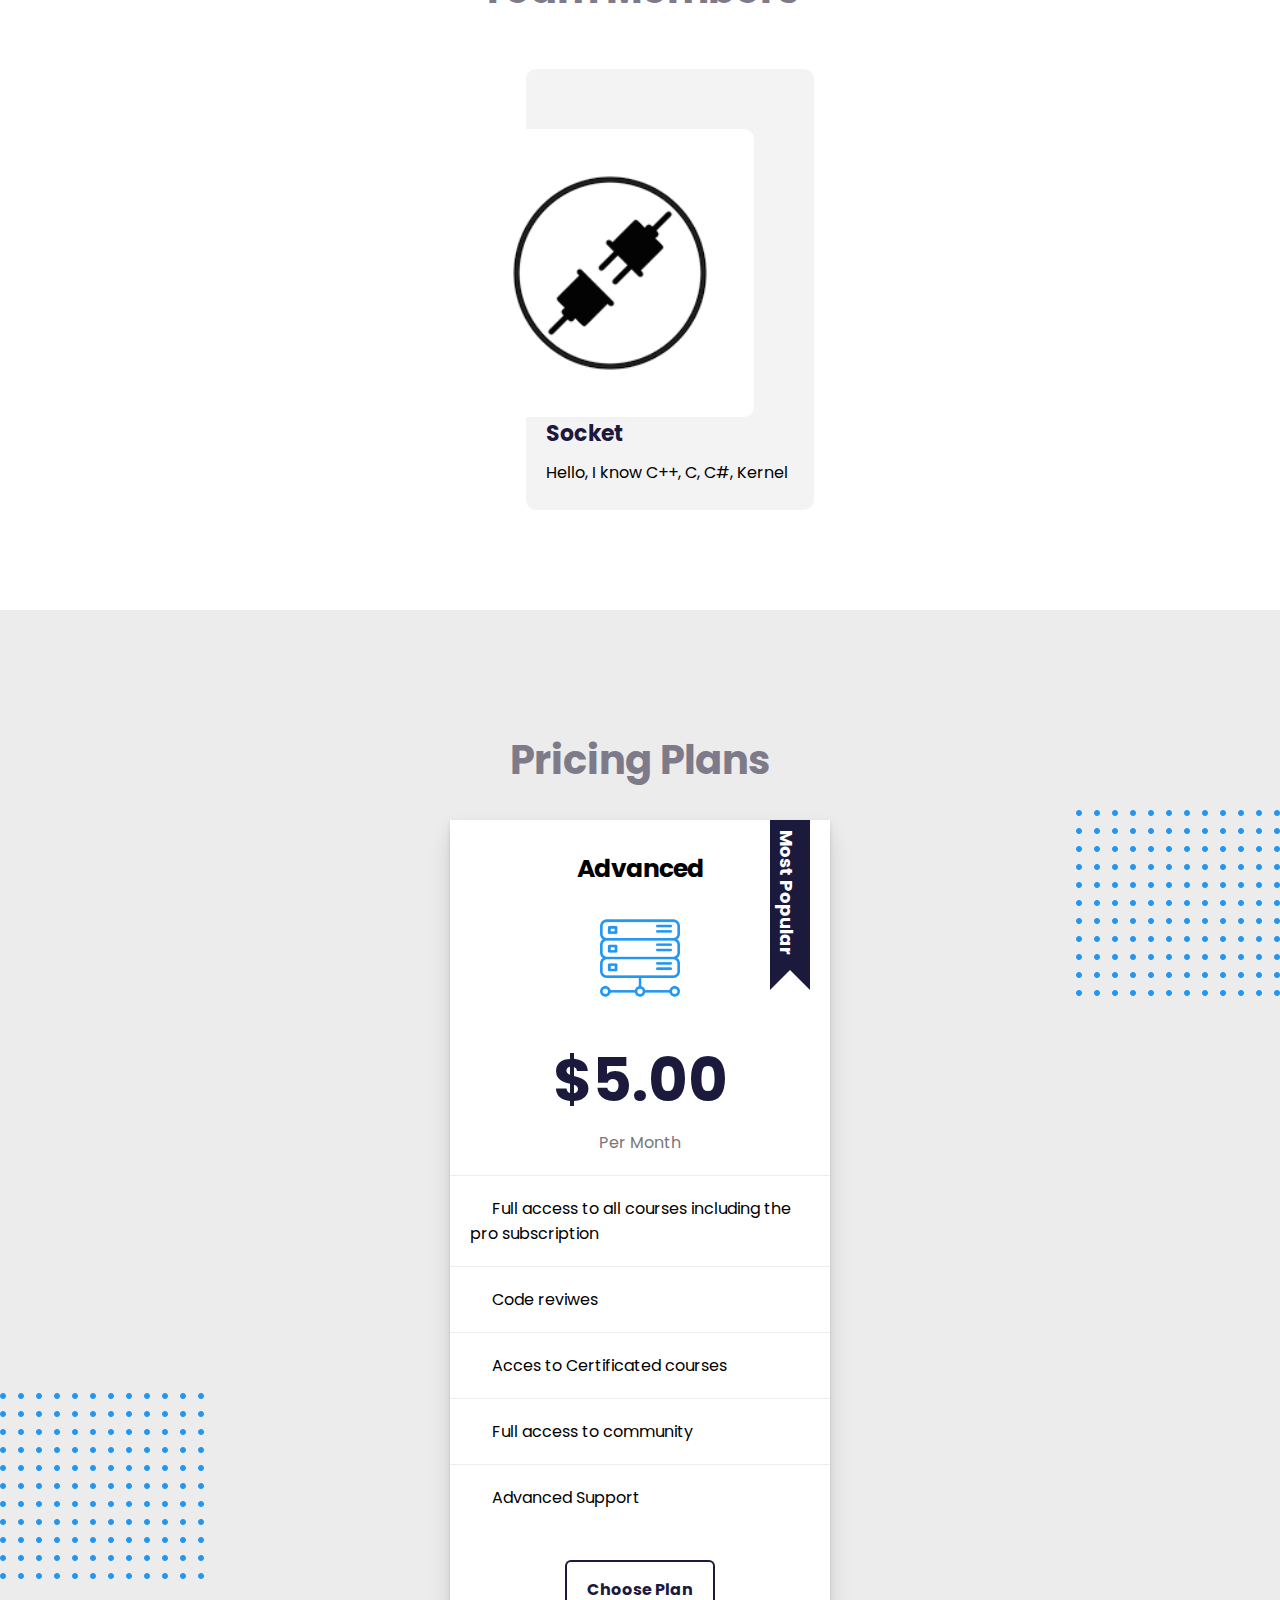
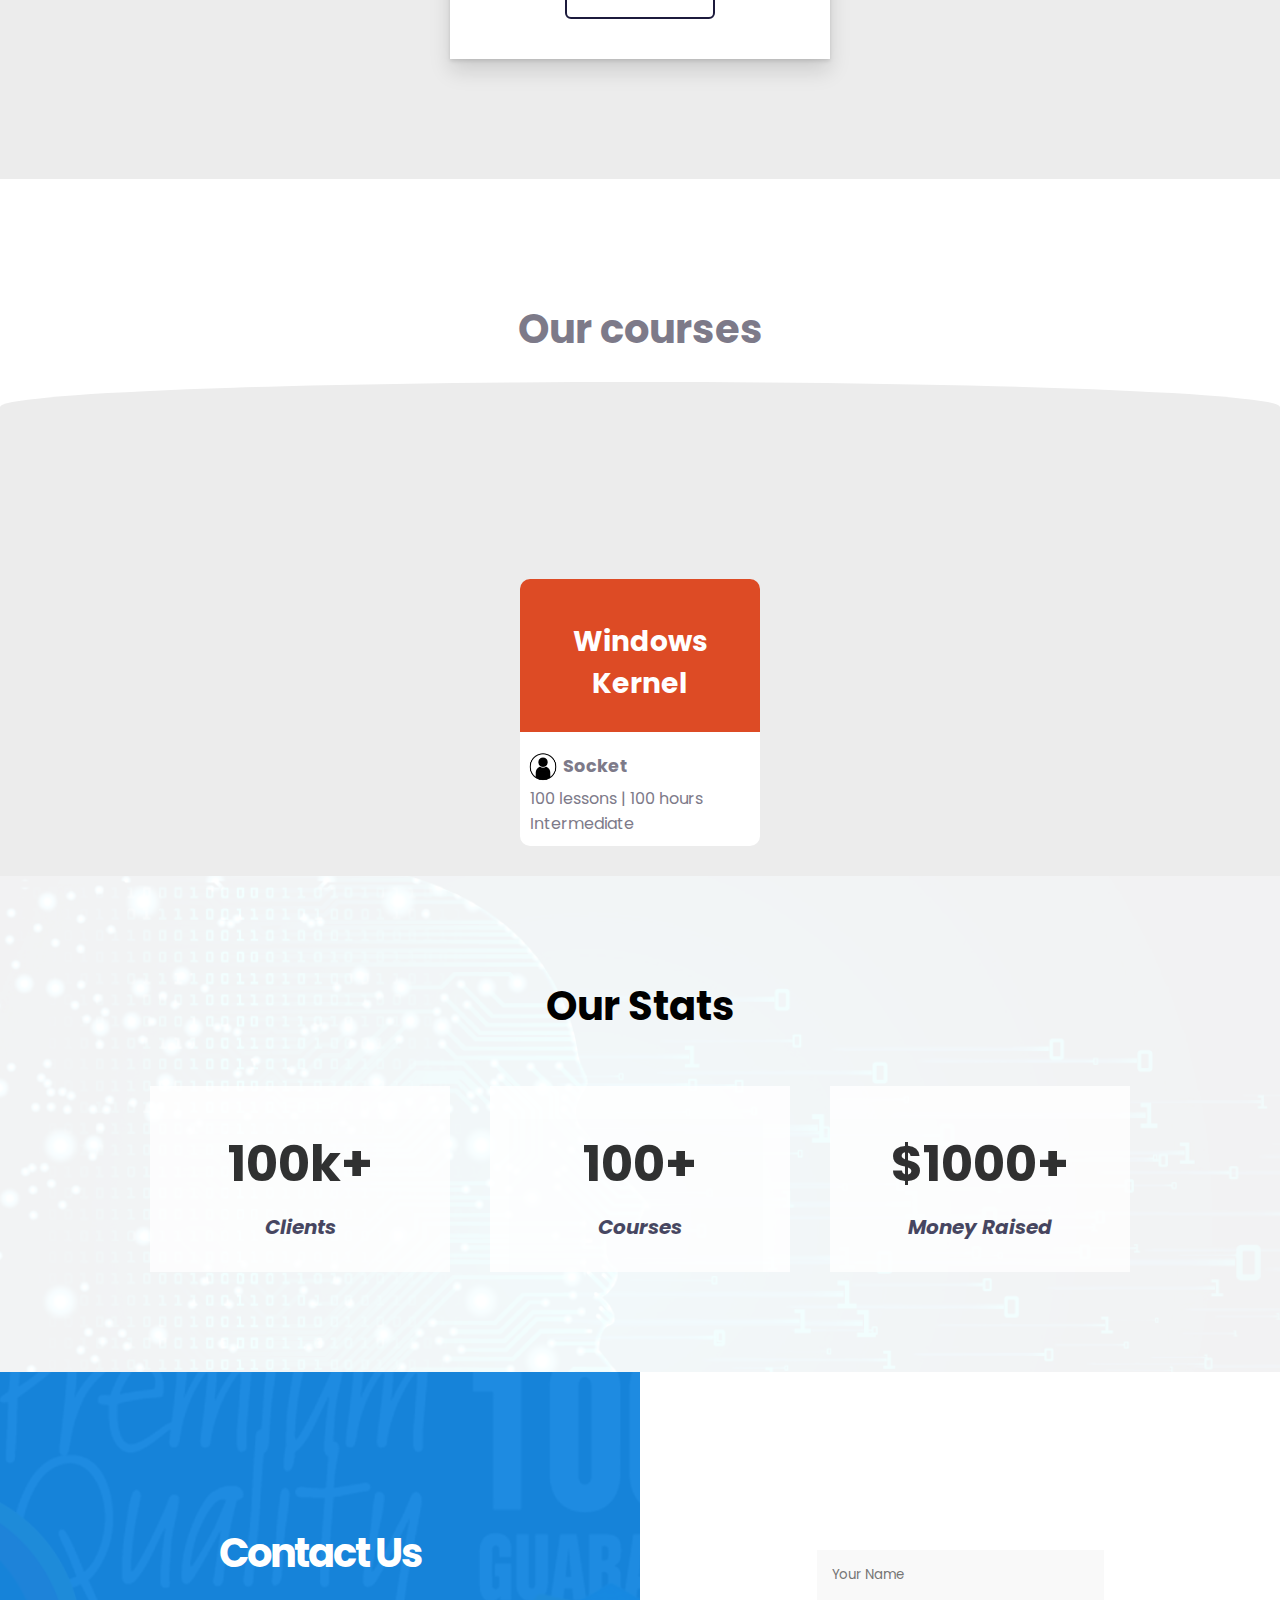
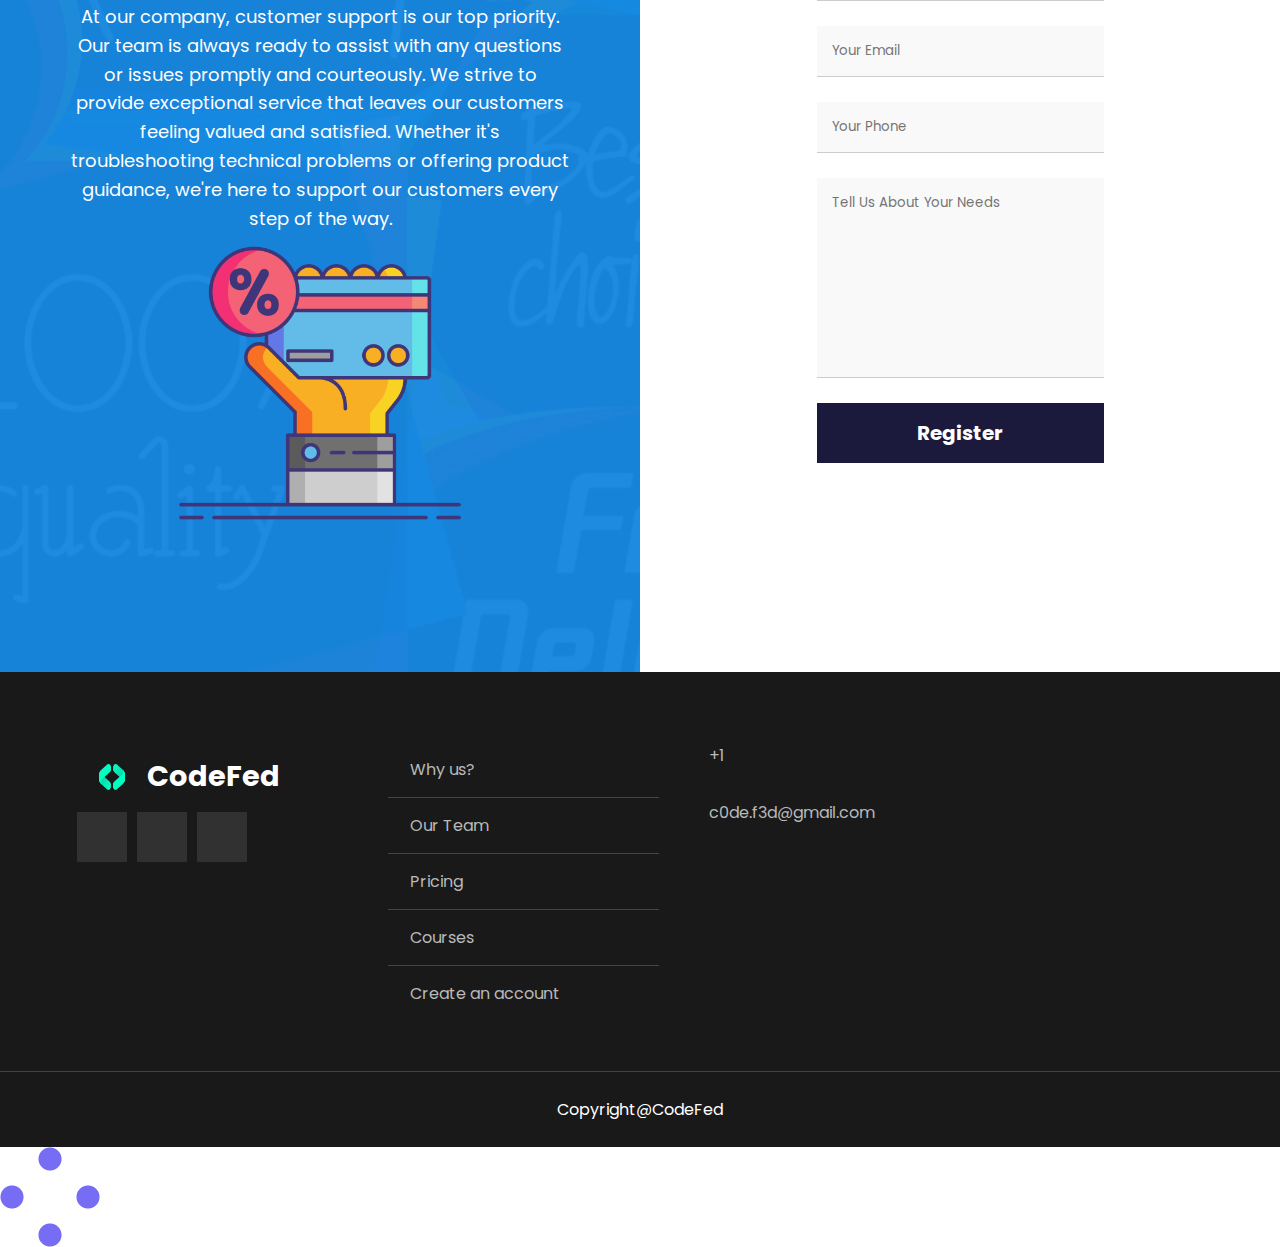
==== commit ec0dd543: "update" ====
--- a/index.html
+++ b/index.html
@@ -47,7 +47,7 @@
     <div class="dots dots-down"></div>
     <div class="main-content">
         <h1 class="head">Learn Without Limits</h1>
-        <p class="content">Start, switch, or advance your career with more than X courses, Professional Certificates, and degrees from world-class universities and companies.</p>
+        <p class="content">Start, switch, or advance your career with more than 2 courses.</p>
         <a href="#" class="learn-more new-account">Learn More</a>
         </div>
     </div>
@@ -123,7 +123,7 @@
             <div class="title">Advanced</div>
             <img src="./imgs/hosting-advanced.png" alt="" />
             <div class="price">
-                <span class="amount">$1.50</span>
+                <span class="amount">$5.00</span>
                 <span class="time">Per Month</span>
             </div>
             <ul>
